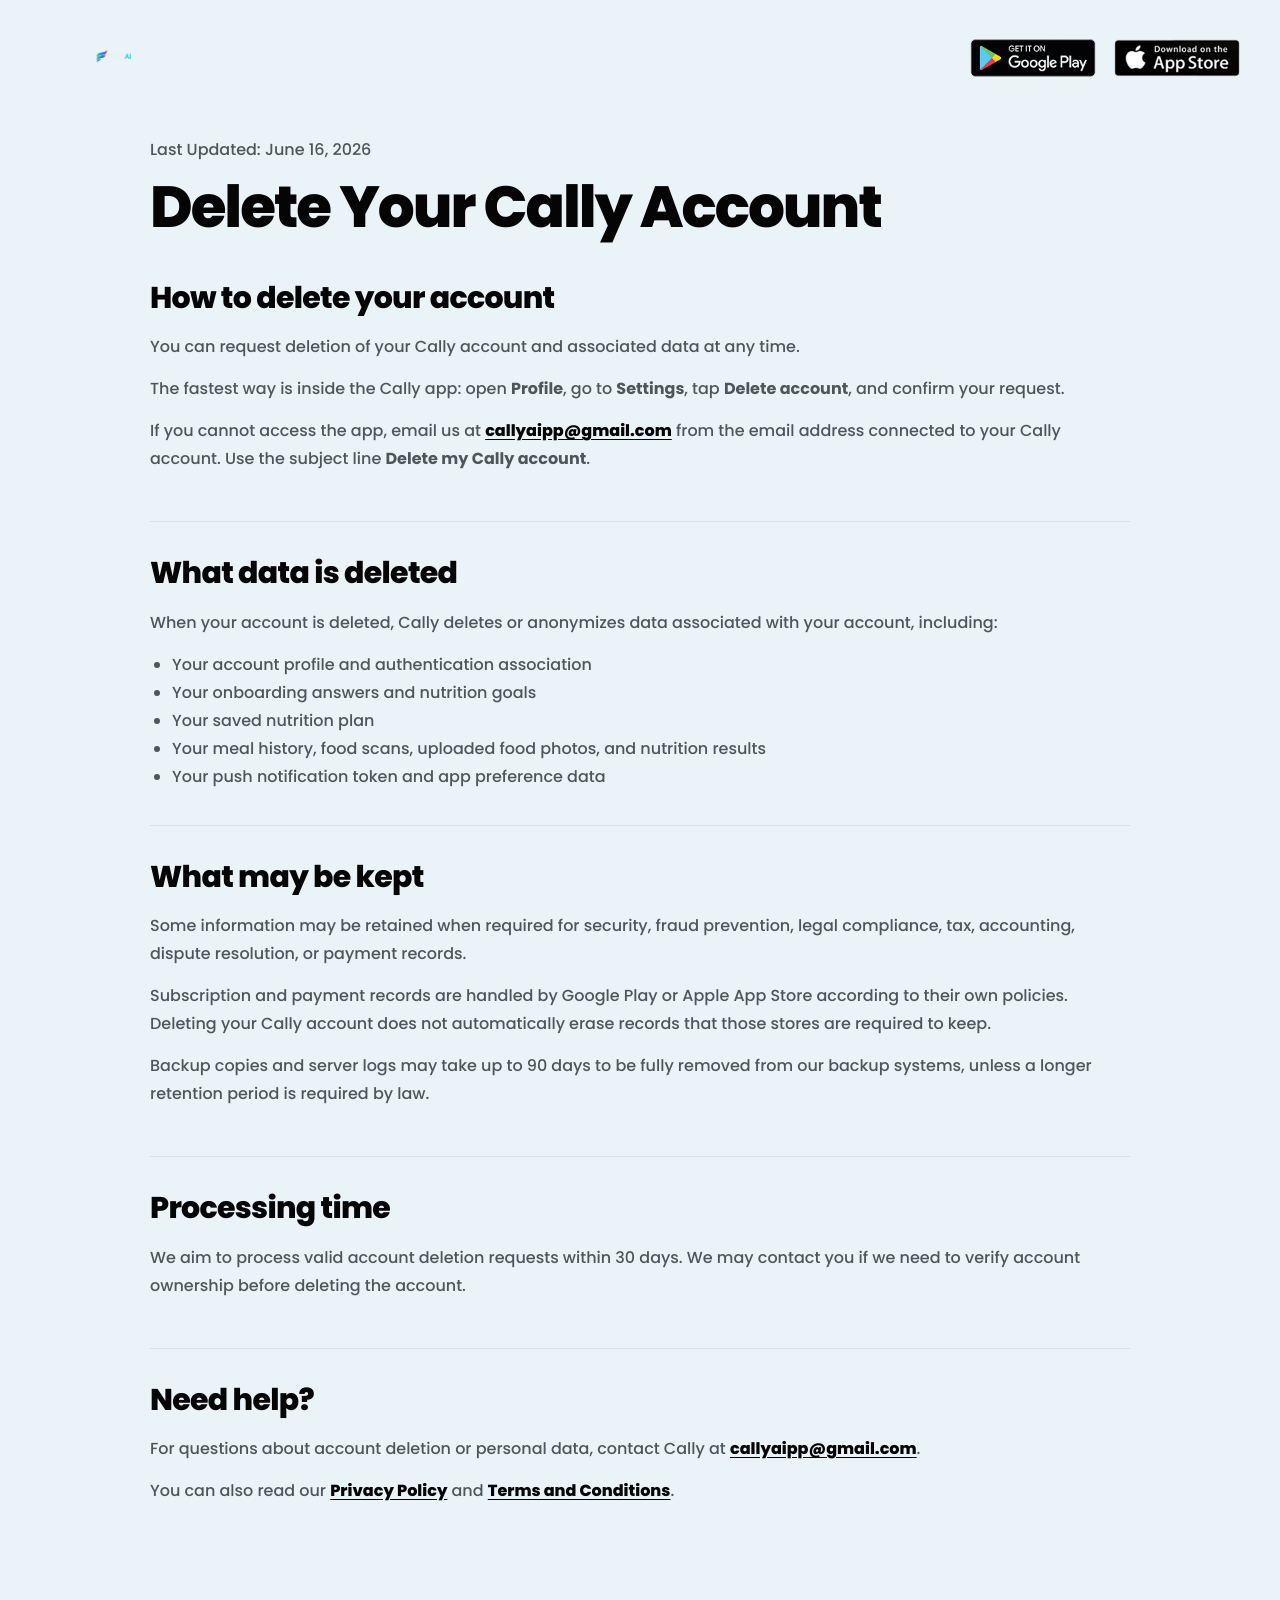
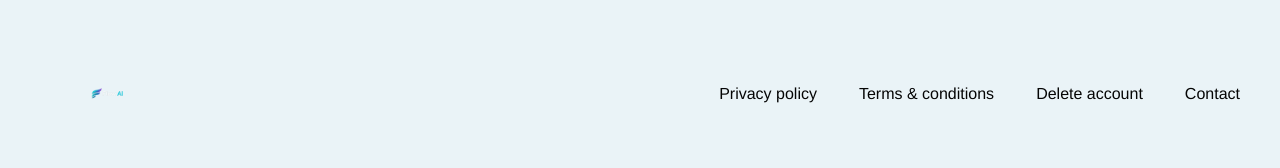
==== delete-account.html @ 71102890 "Create Flow AI website" ====
<!doctype html>
<html lang="en">
  <head>
    <meta charset="UTF-8" />
    <meta name="viewport" content="width=device-width, initial-scale=1.0" />
    <title>Delete Your Account - Flow AI</title>
    <meta
      name="description"
      content="Learn how to request deletion of your Flow AI account and associated personal data."
    />
    <meta name="theme-color" content="#eaf3f7" />
    <link rel="preconnect" href="https://fonts.googleapis.com" />
    <link rel="preconnect" href="https://fonts.gstatic.com" crossorigin />
    <link
      href="https://fonts.googleapis.com/css2?family=Poppins:wght@400;500;600;700;800;900&display=swap"
      rel="stylesheet"
    />
    <link rel="stylesheet" href="styles.css" />
  </head>
  <body class="legal-page">
    <header class="site-header" id="top">
      <a class="brand brand-flow" href="index.html" aria-label="Flow AI home">
        <img src="assets/flow-ai-logo.png" alt="Flow AI" />
      </a>
      <div class="store-badges store-badges-header">
        <a href="https://play.google.com/store/apps/details?id=app.cally.mobile" aria-label="Get Cally on Google Play">
          <img src="assets/google-play.png" alt="Get it on Google Play" />
        </a>
        <a href="https://apps.apple.com/app/id6788743574" aria-label="Download Cally on the App Store">
          <img src="assets/app-store.png" alt="Download on the App Store" />
        </a>
      </div>
    </header>

    <main class="legal-main">
      <article class="legal-card">
        <p class="legal-kicker">Last Updated: June 16, 2026</p>
        <h1>Delete Your Cally Account</h1>

        <section>
          <h2>How to delete your account</h2>
          <p>
            You can request deletion of your Cally account and associated data at any time.
          </p>
          <p>
            The fastest way is inside the Cally app: open <strong>Profile</strong>, go to
            <strong>Settings</strong>, tap <strong>Delete account</strong>, and confirm your
            request.
          </p>
          <p>
            If you cannot access the app, email us at
            <a href="mailto:callyaipp@gmail.com?subject=Delete%20my%20Cally%20account"
              >callyaipp@gmail.com</a
            >
            from the email address connected to your Cally account. Use the subject line
            <strong>Delete my Cally account</strong>.
          </p>
        </section>

        <section>
          <h2>What data is deleted</h2>
          <p>When your account is deleted, Cally deletes or anonymizes data associated with your account, including:</p>
          <ul>
            <li>Your account profile and authentication association</li>
            <li>Your onboarding answers and nutrition goals</li>
            <li>Your saved nutrition plan</li>
            <li>Your meal history, food scans, uploaded food photos, and nutrition results</li>
            <li>Your push notification token and app preference data</li>
          </ul>
        </section>

        <section>
          <h2>What may be kept</h2>
          <p>
            Some information may be retained when required for security, fraud prevention, legal
            compliance, tax, accounting, dispute resolution, or payment records.
          </p>
          <p>
            Subscription and payment records are handled by Google Play or Apple App Store according
            to their own policies. Deleting your Cally account does not automatically erase records
            that those stores are required to keep.
          </p>
          <p>
            Backup copies and server logs may take up to 90 days to be fully removed from our backup
            systems, unless a longer retention period is required by law.
          </p>
        </section>

        <section>
          <h2>Processing time</h2>
          <p>
            We aim to process valid account deletion requests within 30 days. We may contact you if
            we need to verify account ownership before deleting the account.
          </p>
        </section>

        <section>
          <h2>Need help?</h2>
          <p>
            For questions about account deletion or personal data, contact Cally at
            <a href="mailto:callyaipp@gmail.com">callyaipp@gmail.com</a>.
          </p>
          <p>
            You can also read our <a href="privacy.html">Privacy Policy</a> and
            <a href="terms.html">Terms and Conditions</a>.
          </p>
        </section>
      </article>
    </main>

    <footer class="site-footer">
      <a class="footer-brand brand-flow" href="index.html" aria-label="Flow AI home">
        <img src="assets/flow-ai-logo.png" alt="Flow AI" />
      </a>
      <nav aria-label="Footer links">
        <a href="privacy.html">Privacy policy</a>
        <a href="terms.html">Terms &amp; conditions</a>
        <a href="delete-account.html">Delete account</a>
        <a href="mailto:flowaipp@gmail.com?subject=Flow%20AI%20Support">Contact</a>
      </nav>
    </footer>
  </body>
</html>
---- styles.css ----
:root {
  --page: #eaf3f7;
  --black: #050505;
  --muted: #858d93;
  --card: #ffffff;
  --review: #5f5f5f;
}

* {
  box-sizing: border-box;
}

html {
  scroll-behavior: smooth;
}

body {
  margin: 0;
  color: var(--black);
  background: var(--page);
  font-family: "Poppins", Arial, sans-serif;
  -webkit-font-smoothing: antialiased;
  text-rendering: geometricPrecision;
}

a {
  color: inherit;
  text-decoration: none;
}

button {
  font: inherit;
}

img {
  display: block;
  max-width: 100%;
  height: auto;
}

main,
.site-header,
.site-footer {
  width: 1320px;
  max-width: calc(100% - 80px);
  margin-inline: auto;
}

.site-header {
  display: flex;
  align-items: center;
  justify-content: space-between;
  height: 92px;
  padding-top: 24px;
}

.brand,
.footer-brand {
  display: inline-flex;
  align-items: center;
  gap: 12px;
}

.brand img,
.footer-brand img {
  width: 43px;
}

.brand-flow img {
  width: 152px;
  height: 56px;
  object-fit: contain;
  border-radius: 14px;
}

.footer-brand.brand-flow img {
  width: 138px;
  height: 50px;
}

@media (max-width: 700px) {
  .brand.brand-flow img {
    width: 126px;
    height: 46px;
  }

  .footer-brand.brand-flow img {
    width: 118px;
    height: 44px;
  }
}

.brand span,
.footer-brand span {
  position: relative;
  top: 5px;
  font-size: 35px;
  font-weight: 800;
  line-height: 1;
  letter-spacing: -1.4px;
}

.store-badges {
  display: flex;
  align-items: center;
  gap: 18px;
}

.store-badges a {
  transition: transform 160ms ease, opacity 160ms ease;
}

.store-badges a:hover {
  transform: translateY(-2px);
}

.store-badges a:active {
  transform: scale(0.97);
  opacity: 0.84;
}

.store-badges img {
  width: 154px;
}

.store-badges-header {
  gap: 18px;
}

.store-badges-header img {
  width: 126px;
}

.hero-section {
  display: grid;
  grid-template-columns: 565px 1fr;
  gap: 18px;
  min-height: 704px;
}

.hero-copy {
  padding-top: 158px;
}

.hero-copy::before {
  content: "";
  display: block;
  height: 67px;
}

.proof-pill {
  display: none;
  align-items: center;
  height: 34px;
  margin-bottom: 33px;
  padding: 5px 14px 5px 9px;
  border-radius: 999px;
  background: #f7fbfd;
  box-shadow: 0 1px 4px rgba(0, 0, 0, 0.14);
  color: #5b656c;
  font-size: 10.5px;
  font-weight: 700;
  white-space: nowrap;
}

.proof-pill b {
  color: #f6a900;
  font-weight: 800;
}

.proof-avatars {
  display: flex;
  margin-right: 11px;
}

.proof-avatars img {
  width: 25px;
  height: 25px;
  margin-right: -8px;
  border-radius: 50%;
  object-fit: cover;
}

h1,
h2,
h3,
p {
  margin-top: 0;
}

h1 {
  width: 630px;
  margin-bottom: 23px;
  font-size: 66px;
  font-weight: 800;
  line-height: 1.05;
  letter-spacing: -3.2px;
}

.hero-copy > p {
  width: 565px;
  margin-bottom: 13px;
  color: #7e878d;
  font-size: 23px;
  font-weight: 600;
  line-height: 1.18;
  letter-spacing: -0.7px;
}

.hero-badges img {
  width: 154px;
}

.hero-product {
  position: relative;
  min-height: 674px;
}

.hero-phone {
  position: absolute;
  filter: drop-shadow(0 18px 18px rgba(0, 0, 0, 0.16));
}

.hero-phone-scan {
  left: 6px;
  top: 72px;
  width: 444px;
  z-index: 1;
}

.hero-phone-result {
  right: 0;
  top: 4px;
  width: 394px;
  z-index: 2;
}

.steps-section {
  padding: 96px 0 73px;
}

.steps-section h2,
.why-section h2,
.reviews-section h2 {
  margin-bottom: 52px;
  text-align: center;
  font-size: 42px;
  font-weight: 800;
  line-height: 1.05;
  letter-spacing: -1.3px;
}

.steps-grid {
  display: grid;
  grid-template-columns: repeat(3, 425px);
  gap: 26px;
  justify-content: center;
}

.step-card {
  display: flex;
  flex-direction: column;
  height: 862px;
  padding: 22px 20px 28px;
  border-radius: 16px;
  background: var(--card);
  overflow: hidden;
}

.step-number {
  display: block;
  color: #b4b6ba;
  font-size: 63px;
  font-weight: 800;
  line-height: 1;
}

.step-phone {
  margin-inline: auto;
  object-fit: contain;
  height: 604px;
  object-position: bottom center;
}

.step-phone-scan {
  width: 417px;
  max-width: none;
  align-self: center;
  margin-top: 4px;
  margin-bottom: 25px;
}

.step-phone-dashboard {
  width: 367px;
  margin-top: 17px;
  margin-bottom: 12px;
}

.step-phone-result {
  width: 344px;
  margin-top: 17px;
  margin-bottom: 12px;
}

.step-card h3 {
  margin-top: 0;
  margin-bottom: 8px;
  text-align: center;
  font-size: 34px;
  font-weight: 800;
  line-height: 1;
  letter-spacing: -0.8px;
}

.step-card p {
  width: 300px;
  min-height: 36px;
  margin-inline: auto;
  color: var(--muted);
  text-align: center;
  font-size: 15px;
  font-weight: 700;
  line-height: 1.18;
}

.why-section {
  padding-bottom: 88px;
}

.why-section h2 {
  margin-bottom: 16px;
}

.why-section > p {
  margin-bottom: 73px;
  color: #8c9499;
  text-align: center;
  font-size: 22px;
  font-weight: 700;
}

.why-grid {
  display: grid;
  grid-template-columns: repeat(3, 397px);
  gap: 70px;
  justify-content: center;
}

.why-card {
  display: flex;
  flex-direction: column;
  align-items: center;
  justify-content: flex-start;
  height: 343px;
  padding: 52px 34px 30px;
  border-radius: 16px;
  background: var(--card);
}

.why-card img {
  width: 78px;
  height: 78px;
  object-fit: contain;
  margin-bottom: 27px;
}

.why-card:nth-child(1) img {
  width: 74px;
  height: 74px;
  margin-bottom: 31px;
}

.why-card:nth-child(3) img {
  width: 124px;
  height: 124px;
  margin-top: -24px;
  margin-bottom: 5px;
}

.why-card h3 {
  margin-bottom: 16px;
  text-align: center;
  font-size: 21px;
  font-weight: 800;
  line-height: 1.1;
}

.why-card p {
  max-width: 330px;
  margin: 0;
  color: #7b8389;
  text-align: center;
  font-size: 15px;
  font-weight: 700;
  line-height: 1.22;
}

.reviews-section {
  width: 100%;
  height: 724px;
  padding-top: 63px;
  color: #fff;
  background: #000;
}

.reviews-section h2 {
  margin-bottom: 55px;
  color: #fff;
}

.reviews-grid {
  position: relative;
  width: 1320px;
  height: 470px;
  max-width: calc(100% - 80px);
  margin-inline: auto;
}

.review-card {
  position: absolute;
  width: 386px;
  height: 208px;
  padding: 21px 22px;
  border-radius: 13px;
  background: var(--review);
}

.review-card:nth-child(1) {
  left: 0;
  top: 0;
}

.review-card:nth-child(2) {
  left: 450px;
  top: 0;
}

.review-card:nth-child(3) {
  right: 0;
  top: 0;
}

.review-card:nth-child(4) {
  left: 224px;
  top: 292px;
}

.review-card:nth-child(5) {
  left: 676px;
  top: 292px;
}

.review-author {
  display: flex;
  align-items: center;
  gap: 13px;
  margin-bottom: 23px;
}

.review-author img {
  width: 51px;
  height: 53px;
  border-radius: 50%;
  object-fit: cover;
}

.review-author span {
  color: #fff;
  font-size: 17px;
  font-weight: 800;
}

.review-card p {
  margin: 0;
  color: #fff;
  font-size: 15.5px;
  font-weight: 600;
  line-height: 1.22;
  letter-spacing: -0.2px;
}

.faq-section {
  display: grid;
  grid-template-columns: 470px 772px;
  gap: 72px;
  min-height: 932px;
  padding-top: 87px;
}

.faq-copy h2 {
  margin-bottom: 39px;
  font-size: 54px;
  font-weight: 800;
  line-height: 1.08;
  letter-spacing: -1.8px;
}

.faq-copy > p {
  width: 322px;
  margin-bottom: 0;
  color: #858d93;
  font-size: 15px;
  font-weight: 700;
  line-height: 1.22;
}

.faq-art {
  position: relative;
  height: 500px;
  margin-top: 3px;
}

.faq-food {
  position: absolute;
  left: -75px;
  top: 201px;
  width: 466px;
}

.faq-phone {
  position: absolute;
  left: 172px;
  top: -8px;
  width: 368px;
}

.faq-list {
  display: grid;
  align-content: start;
  gap: 22px;
  padding-top: 0;
}

.faq-item {
  display: grid;
  grid-template-columns: 1fr auto;
  align-items: center;
  width: 772px;
  min-height: 108px;
  padding: 0 34px;
  border: 1px solid rgba(0, 0, 0, 0.13);
  border-radius: 12px;
  color: var(--black);
  background: var(--card);
  box-shadow: 0 2px 0 rgba(0, 0, 0, 0.03);
  text-align: left;
  cursor: pointer;
  transition: padding 420ms cubic-bezier(0.22, 1, 0.36, 1),
    min-height 420ms cubic-bezier(0.22, 1, 0.36, 1),
    box-shadow 260ms ease,
    transform 260ms ease;
}

.faq-item span {
  font-size: 20px;
  font-weight: 800;
  letter-spacing: -0.2px;
}

.faq-item strong {
  font-size: 39px;
  font-weight: 400;
  line-height: 1;
  transition: transform 420ms cubic-bezier(0.22, 1, 0.36, 1);
}

.faq-item p {
  grid-column: 1 / -1;
  max-height: 0;
  margin: 0;
  overflow: hidden;
  color: #5d666d;
  font-size: 15px;
  font-weight: 500;
  line-height: 1.38;
  opacity: 0;
  transform: translateY(-4px);
  transition: max-height 620ms cubic-bezier(0.22, 1, 0.36, 1),
    opacity 380ms ease,
    margin 460ms cubic-bezier(0.22, 1, 0.36, 1),
    padding 460ms cubic-bezier(0.22, 1, 0.36, 1),
    transform 520ms cubic-bezier(0.22, 1, 0.36, 1);
}

.faq-item.is-open {
  padding-top: 24px;
  padding-bottom: 22px;
}

.faq-item.is-open p {
  max-height: 170px;
  margin-top: 10px;
  padding-right: 38px;
  opacity: 1;
  transform: translateY(0);
}

.faq-item.is-open strong {
  transform: rotate(45deg);
}

.final-cta {
  position: relative;
  width: 1305px;
  max-width: 100%;
  height: 463px;
  margin-bottom: 34px;
  margin-inline: auto;
  padding: 86px 55px 64px;
  border-radius: 13px;
  background: #000;
  overflow: visible;
}

.final-cta::before,
.final-cta::after {
  content: none;
}

.final-copy {
  position: relative;
  z-index: 5;
  width: 450px;
  color: #fff;
}

.final-copy p {
  margin-bottom: 22px;
  font-size: 20px;
  font-weight: 700;
}

.final-copy h2 {
  margin-bottom: 25px;
  color: #fff;
  font-size: 52px;
  font-weight: 800;
  line-height: 1.1;
  letter-spacing: -1.4px;
}

.final-copy span {
  display: block;
  width: 410px;
  margin-bottom: -8px;
  color: #c2c2c2;
  font-size: 15px;
  font-weight: 600;
  line-height: 1.2;
}

.final-cta .store-badges {
  position: relative;
  left: -10px;
  gap: 36px;
  transform: translateY(-42px);
}

.final-cta .store-badges img {
  width: 205px;
}

.final-cta .store-badges a:nth-child(2) img {
  width: 182px;
}

.final-art img {
  position: absolute;
}

.final-scan {
  left: 410px;
  top: -25px;
  width: 666px;
  transform: none;
  z-index: 1;
}

.final-result {
  left: 655px;
  top: 0;
  width: 663px;
  transform: none;
  z-index: 2;
}

.site-footer {
  display: flex;
  align-items: center;
  justify-content: space-between;
  min-height: 105px;
  padding-bottom: 42px;
}

.site-footer nav {
  display: flex;
  align-items: center;
  gap: 42px;
  font-family: Arial, Helvetica, sans-serif;
  font-size: 16px;
  font-weight: 400;
}

.site-footer a {
  transition: opacity 160ms ease;
}

.site-footer a:hover {
  opacity: 0.68;
}

.legal-page .site-header {
  margin-bottom: 44px;
}

.legal-main {
  padding-bottom: 56px;
}

.legal-card {
  width: 980px;
  max-width: 100%;
  margin: 0 auto 54px;
  padding: 0;
  border: 0;
  border-radius: 0;
  background: transparent;
  box-shadow: none;
}

.legal-kicker {
  margin-bottom: 18px;
  color: #7d878e;
  font-size: 15px;
  font-weight: 700;
}

.legal-card h1 {
  width: auto;
  margin-bottom: 42px;
  font-size: 58px;
  letter-spacing: -2px;
}

.legal-card section {
  padding: 34px 0;
  border-top: 1px solid rgba(0, 0, 0, 0.08);
}

.legal-card section:first-of-type {
  border-top: 0;
  padding-top: 0;
}

.legal-card h2 {
  margin-bottom: 18px;
  font-size: 30px;
  font-weight: 800;
  line-height: 1.15;
  letter-spacing: -0.7px;
}

.legal-card h3 {
  margin: 26px 0 10px;
  font-size: 18px;
  font-weight: 800;
}

.legal-card p,
.legal-card li {
  color: #4d565d;
  font-size: 16px;
  font-weight: 500;
  line-height: 1.75;
}

.legal-card p {
  margin-bottom: 14px;
}

.legal-card ul {
  margin: 8px 0 0;
  padding-left: 22px;
}

.legal-card a {
  color: #050505;
  font-weight: 800;
  text-decoration: underline;
  text-underline-offset: 3px;
}

@media (max-width: 1200px) {
  main,
  .site-header,
  .site-footer,
  .reviews-grid {
    width: min(760px, calc(100% - 36px));
    max-width: calc(100% - 36px);
  }

  .hero-section,
  .faq-section {
    grid-template-columns: 1fr;
    gap: 28px;
  }

  .hero-copy {
    padding-top: 70px;
  }

  .hero-product {
    min-height: 680px;
  }

  .hero-phone-scan {
    left: 7%;
  }

  .hero-phone-result {
    right: 5%;
  }

  .steps-grid,
  .why-grid {
    grid-template-columns: 1fr;
  }

  .step-card,
  .why-card {
    width: min(425px, 100%);
    margin-inline: auto;
  }

  .reviews-section {
    height: auto;
    padding-bottom: 72px;
  }

  .reviews-grid {
    display: grid;
    grid-template-columns: 1fr;
    gap: 24px;
    height: auto;
  }

  .review-card,
  .review-card:nth-child(n) {
    position: static;
    width: min(386px, 100%);
    margin-inline: auto;
  }

  .faq-item,
  .faq-list {
    width: 100%;
  }
}

@media (max-width: 700px) {
  html,
  body {
    max-width: 100%;
    overflow-x: hidden;
  }

  main,
  .site-header,
  .site-footer {
    width: calc(100vw - 28px);
    max-width: none;
    margin-right: 14px;
    margin-left: 14px;
  }

  .site-header {
    height: 78px;
    padding-top: 18px;
    justify-content: center;
  }

  .site-header .brand {
    justify-content: center;
  }

  .store-badges-header {
    display: none;
  }

  .brand img,
  .footer-brand img {
    width: 34px;
  }

  .brand span,
  .footer-brand span {
    font-size: 28px;
  }

  .hero-section {
    width: 100%;
    min-height: auto;
  }

  .hero-copy {
    position: relative;
    left: calc(50% - 50vw);
    width: 100vw;
    min-width: 0;
    padding: 62px 18px 0;
    text-align: center;
  }

  .hero-copy::before {
    display: none;
  }

  .proof-pill {
    display: flex;
    width: fit-content;
    height: 38px;
    margin-right: auto;
    margin-bottom: 28px;
    margin-left: auto;
    padding: 6px 15px 6px 10px;
    transform: translateX(-18px);
  }

  .proof-pill > span {
    font-size: 11px;
  }

  .proof-avatars img {
    width: 27px;
    height: 27px;
  }

  h1 {
    width: calc(100vw - 24px);
    max-width: none;
    margin-right: auto;
    margin-bottom: 27px;
    margin-left: auto;
    font-size: clamp(35px, 8.4vw, 42px);
    line-height: 1.08;
    letter-spacing: -1.4px;
    text-align: center;
    transform: translateX(-18px);
    white-space: nowrap;
  }

  .hero-copy > p {
    width: calc(100vw - 44px);
    max-width: 410px;
    margin-right: auto;
    margin-bottom: 23px;
    margin-left: auto;
    font-size: 19px;
    line-height: 1.22;
    text-align: center;
    transform: translateX(-18px);
  }

  .hero-badges {
    width: 314px;
    margin-right: auto;
    margin-left: auto;
    justify-content: center;
    gap: 14px;
    transform: translateX(-10px);
  }

  .hero-badges a {
    display: flex;
    width: 150px;
    height: 44px;
    align-items: center;
    justify-content: center;
  }

  .hero-badges img {
    width: 100%;
    height: 44px;
    object-fit: contain;
  }

  .hero-product {
    position: relative;
    left: calc(50% - 50vw);
    width: 100vw;
    min-height: 445px;
  }

  .hero-phone-scan {
    left: calc(50% + 5px);
    top: auto;
    bottom: 62px;
    width: min(210px, 48vw);
    transform: translateX(-100%);
  }

  .hero-phone-result {
    right: auto;
    left: calc(50% - 25px);
    top: auto;
    bottom: 52px;
    width: min(205px, 47vw);
    transform: none;
  }

  .steps-section h2,
  .why-section h2,
  .reviews-section h2,
  .faq-copy h2 {
    font-size: 32px;
    letter-spacing: -1px;
  }

  .steps-section {
    width: 100%;
    padding: 46px 0 58px;
  }

  .steps-section h2 {
    width: min(330px, 100%);
    margin: 0 auto 30px;
    line-height: 1.12;
  }

  .steps-grid {
    gap: 20px;
  }

  .step-card {
    width: 100%;
    height: 720px;
    padding: 20px 16px 28px;
    border-radius: 14px;
  }

  .step-number {
    font-size: 52px;
  }

  .step-phone-scan,
  .step-phone-dashboard,
  .step-phone-result {
    width: min(340px, 94vw);
    height: 520px;
    max-width: none;
    margin-top: 0;
    margin-bottom: 8px;
  }

  .step-phone-dashboard {
    width: min(315px, 87vw);
  }

  .step-phone-result {
    width: min(300px, 83vw);
  }

  .step-card h3 {
    margin-bottom: 10px;
    font-size: 28px;
  }

  .step-card p {
    width: min(310px, 92%);
    font-size: 16px;
    line-height: 1.3;
  }

  .why-grid {
    gap: 24px;
  }

  .why-section,
  .reviews-section,
  .faq-section {
    width: 100%;
    min-width: 0;
  }

  .why-card,
  .review-card,
  .faq-item {
    max-width: 100%;
  }

  .faq-section {
    display: flex;
    flex-direction: column;
    min-height: auto;
    padding-top: 56px;
    gap: 0;
  }

  .faq-copy {
    display: contents;
  }

  .faq-copy h2 {
    order: 1;
    align-self: center;
    width: calc(100vw - 40px);
    margin-bottom: 18px;
    text-align: center;
  }

  .faq-copy > p {
    order: 2;
    align-self: center;
    width: calc(100vw - 64px);
    margin-right: auto;
    margin-bottom: 28px;
    margin-left: auto;
    text-align: center;
    max-width: 310px;
    font-size: 14px;
    overflow-wrap: anywhere;
  }

  .faq-list {
    order: 3;
    width: 100%;
    min-width: 0;
    gap: 14px;
  }

  .faq-art {
    order: 4;
    width: 100%;
    height: 430px;
    margin-top: 28px;
    overflow: hidden;
  }

  .faq-food {
    left: 50%;
    top: 180px;
    width: 310px;
    transform: translateX(-68%);
  }

  .faq-phone {
    left: 50%;
    top: 6px;
    width: 235px;
    transform: translateX(-8%);
  }

  .faq-item {
    width: calc(100vw - 28px);
    min-height: 82px;
    padding: 0 20px;
  }

  .faq-item span {
    font-size: 16px;
  }

  .final-cta {
    width: calc(100vw - 28px);
    max-width: calc(100vw - 28px);
    height: 410px;
    padding: 46px 24px 32px;
    overflow: hidden;
  }

  .final-copy,
  .final-copy span {
    width: auto;
  }

  .final-copy {
    position: static;
    text-align: center;
  }

  .final-copy p {
    margin-bottom: 16px;
    font-size: 23px;
    text-align: center;
  }

  .final-copy h2 {
    max-width: 360px;
    margin-right: auto;
    margin-bottom: 18px;
    margin-left: auto;
    font-size: 38px;
    line-height: 1.08;
  }

  .final-copy span {
    max-width: 350px;
    margin-right: auto;
    margin-bottom: 0;
    margin-left: auto;
    font-size: 17px;
    line-height: 1.28;
    text-align: center;
  }

  .final-art {
    display: none;
  }

  .final-cta .store-badges {
    position: static;
    margin-top: 8px;
    z-index: 5;
    justify-content: center;
    gap: 12px;
    transform: translateY(-18px);
  }

  .final-cta .store-badges img,
  .final-cta .store-badges a:nth-child(2) img {
    width: min(148px, 39vw);
  }

  .site-footer {
    align-items: flex-start;
    flex-direction: column;
    gap: 22px;
  }

  .site-footer nav {
    align-items: flex-start;
    flex-direction: column;
    gap: 14px;
  }

  .legal-page .site-header {
    margin-bottom: 28px;
  }

  .legal-main {
    padding-bottom: 24px;
  }

  .legal-card {
    padding: 0;
    border-radius: 0;
  }

  .legal-card h1 {
    width: 100%;
    max-width: 100%;
    margin-right: 0;
    margin-left: 0;
    font-size: 38px;
    letter-spacing: -1.2px;
    text-align: left;
    transform: none;
    white-space: normal;
  }

  .legal-card h2 {
    font-size: 24px;
  }

  .legal-card p,
  .legal-card li {
    font-size: 15px;
  }
}
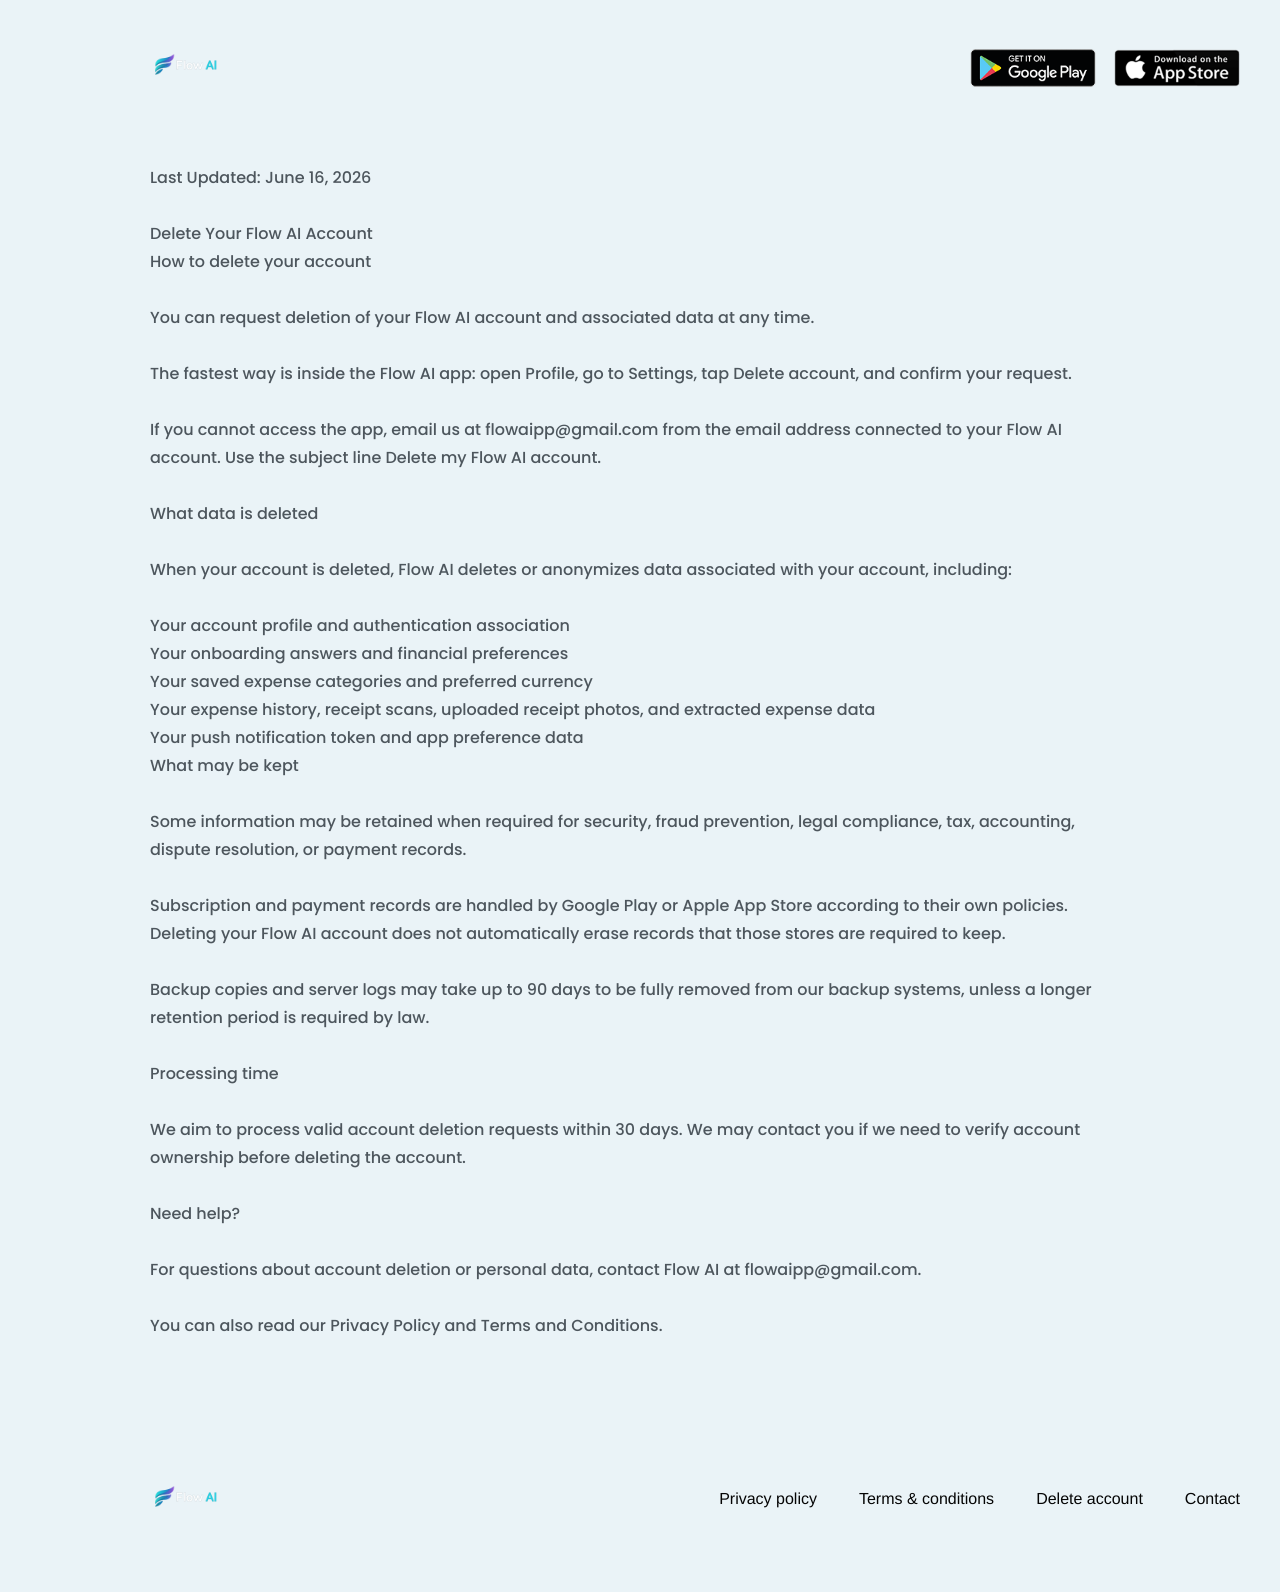
==== commit 2ea2c115: "Update Flow AI hero and legal pages" ====
--- a/delete-account.html
+++ b/delete-account.html
@@ -23,10 +23,10 @@
         <img src="assets/flow-ai-logo.png" alt="Flow AI" />
       </a>
       <div class="store-badges store-badges-header">
-        <a href="https://play.google.com/store/apps/details?id=app.cally.mobile" aria-label="Get Cally on Google Play">
+        <a href="https://play.google.com/store/apps/details?id=app.cally.mobile" aria-label="Get Flow AI on Google Play">
           <img src="assets/google-play.png" alt="Get it on Google Play" />
         </a>
-        <a href="https://apps.apple.com/app/id6788743574" aria-label="Download Cally on the App Store">
+        <a href="https://apps.apple.com/app/id6788743574" aria-label="Download Flow AI on the App Store">
           <img src="assets/app-store.png" alt="Download on the App Store" />
         </a>
       </div>
@@ -34,77 +34,43 @@
 
     <main class="legal-main">
       <article class="legal-card">
-        <p class="legal-kicker">Last Updated: June 16, 2026</p>
-        <h1>Delete Your Cally Account</h1>
+        <pre class="legal-text">Last Updated: June 16, 2026
 
-        <section>
-          <h2>How to delete your account</h2>
-          <p>
-            You can request deletion of your Cally account and associated data at any time.
-          </p>
-          <p>
-            The fastest way is inside the Cally app: open <strong>Profile</strong>, go to
-            <strong>Settings</strong>, tap <strong>Delete account</strong>, and confirm your
-            request.
-          </p>
-          <p>
-            If you cannot access the app, email us at
-            <a href="mailto:callyaipp@gmail.com?subject=Delete%20my%20Cally%20account"
-              >callyaipp@gmail.com</a
-            >
-            from the email address connected to your Cally account. Use the subject line
-            <strong>Delete my Cally account</strong>.
-          </p>
-        </section>
+Delete Your Flow AI Account
+How to delete your account
 
-        <section>
-          <h2>What data is deleted</h2>
-          <p>When your account is deleted, Cally deletes or anonymizes data associated with your account, including:</p>
-          <ul>
-            <li>Your account profile and authentication association</li>
-            <li>Your onboarding answers and nutrition goals</li>
-            <li>Your saved nutrition plan</li>
-            <li>Your meal history, food scans, uploaded food photos, and nutrition results</li>
-            <li>Your push notification token and app preference data</li>
-          </ul>
-        </section>
+You can request deletion of your Flow AI account and associated data at any time.
 
-        <section>
-          <h2>What may be kept</h2>
-          <p>
-            Some information may be retained when required for security, fraud prevention, legal
-            compliance, tax, accounting, dispute resolution, or payment records.
-          </p>
-          <p>
-            Subscription and payment records are handled by Google Play or Apple App Store according
-            to their own policies. Deleting your Cally account does not automatically erase records
-            that those stores are required to keep.
-          </p>
-          <p>
-            Backup copies and server logs may take up to 90 days to be fully removed from our backup
-            systems, unless a longer retention period is required by law.
-          </p>
-        </section>
+The fastest way is inside the Flow AI app: open Profile, go to Settings, tap Delete account, and confirm your request.
 
-        <section>
-          <h2>Processing time</h2>
-          <p>
-            We aim to process valid account deletion requests within 30 days. We may contact you if
-            we need to verify account ownership before deleting the account.
-          </p>
-        </section>
+If you cannot access the app, email us at flowaipp@gmail.com from the email address connected to your Flow AI account. Use the subject line Delete my Flow AI account.
 
-        <section>
-          <h2>Need help?</h2>
-          <p>
-            For questions about account deletion or personal data, contact Cally at
-            <a href="mailto:callyaipp@gmail.com">callyaipp@gmail.com</a>.
-          </p>
-          <p>
-            You can also read our <a href="privacy.html">Privacy Policy</a> and
-            <a href="terms.html">Terms and Conditions</a>.
-          </p>
-        </section>
+What data is deleted
+
+When your account is deleted, Flow AI deletes or anonymizes data associated with your account, including:
+
+Your account profile and authentication association
+Your onboarding answers and financial preferences
+Your saved expense categories and preferred currency
+Your expense history, receipt scans, uploaded receipt photos, and extracted expense data
+Your push notification token and app preference data
+What may be kept
+
+Some information may be retained when required for security, fraud prevention, legal compliance, tax, accounting, dispute resolution, or payment records.
+
+Subscription and payment records are handled by Google Play or Apple App Store according to their own policies. Deleting your Flow AI account does not automatically erase records that those stores are required to keep.
+
+Backup copies and server logs may take up to 90 days to be fully removed from our backup systems, unless a longer retention period is required by law.
+
+Processing time
+
+We aim to process valid account deletion requests within 30 days. We may contact you if we need to verify account ownership before deleting the account.
+
+Need help?
+
+For questions about account deletion or personal data, contact Flow AI at flowaipp@gmail.com.
+
+You can also read our Privacy Policy and Terms and Conditions.</pre>
       </article>
     </main>
 
--- a/styles.css
+++ b/styles.css
@@ -50,8 +50,8 @@
   display: flex;
   align-items: center;
   justify-content: space-between;
-  height: 92px;
-  padding-top: 24px;
+  height: 120px;
+  padding-top: 16px;
 }
 
 .brand,
@@ -67,26 +67,26 @@
 }
 
 .brand-flow img {
-  width: 152px;
-  height: 56px;
+  width: 300px;
+  height: 100px;
   object-fit: contain;
-  border-radius: 14px;
+  border-radius: 12px;
 }
 
 .footer-brand.brand-flow img {
-  width: 138px;
-  height: 50px;
+  width: 300px;
+  height: 100px;
 }
 
 @media (max-width: 700px) {
   .brand.brand-flow img {
-    width: 126px;
-    height: 46px;
+    width: 210px;
+    height: 72px;
   }
 
   .footer-brand.brand-flow img {
-    width: 118px;
-    height: 44px;
+    width: 210px;
+    height: 72px;
   }
 }
 
@@ -133,23 +133,23 @@
 
 .hero-section {
   display: grid;
-  grid-template-columns: 565px 1fr;
-  gap: 18px;
+  grid-template-columns: 650px 1fr;
+  gap: 10px;
   min-height: 704px;
 }
 
 .hero-copy {
-  padding-top: 158px;
+  padding-top: 74px;
 }
 
 .hero-copy::before {
   content: "";
   display: block;
-  height: 67px;
+  height: 0;
 }
 
 .proof-pill {
-  display: none;
+  display: flex;
   align-items: center;
   height: 34px;
   margin-bottom: 33px;
@@ -189,21 +189,21 @@
 }
 
 h1 {
-  width: 630px;
-  margin-bottom: 23px;
-  font-size: 66px;
-  font-weight: 800;
-  line-height: 1.05;
-  letter-spacing: -3.2px;
+  width: 720px;
+  margin-bottom: 18px;
+  font-size: 54px;
+  font-weight: 800;
+  line-height: 1.07;
+  letter-spacing: -2.6px;
 }
 
 .hero-copy > p {
-  width: 565px;
-  margin-bottom: 13px;
+  width: 720px;
+  margin-bottom: 18px;
   color: #7e878d;
-  font-size: 23px;
+  font-size: 19px;
   font-weight: 600;
-  line-height: 1.18;
+  line-height: 1.28;
   letter-spacing: -0.7px;
 }
 
@@ -214,6 +214,7 @@
 .hero-product {
   position: relative;
   min-height: 674px;
+  perspective: 1400px;
 }
 
 .hero-phone {
@@ -222,17 +223,19 @@
 }
 
 .hero-phone-scan {
-  left: 6px;
-  top: 72px;
-  width: 444px;
+  left: 12px;
+  top: 102px;
+  width: 386px;
   z-index: 1;
+  transform: rotate(-8deg);
 }
 
 .hero-phone-result {
-  right: 0;
-  top: 4px;
-  width: 394px;
+  right: 8px;
+  top: 20px;
+  width: 374px;
   z-index: 2;
+  transform: rotate(8deg);
 }
 
 .steps-section {
@@ -790,6 +793,16 @@
   text-underline-offset: 3px;
 }
 
+.legal-text {
+  margin: 0;
+  color: #4d565d;
+  font-family: "Poppins", Arial, sans-serif;
+  font-size: 16px;
+  font-weight: 500;
+  line-height: 1.75;
+  white-space: pre-wrap;
+}
+
 @media (max-width: 1200px) {
   main,
   .site-header,
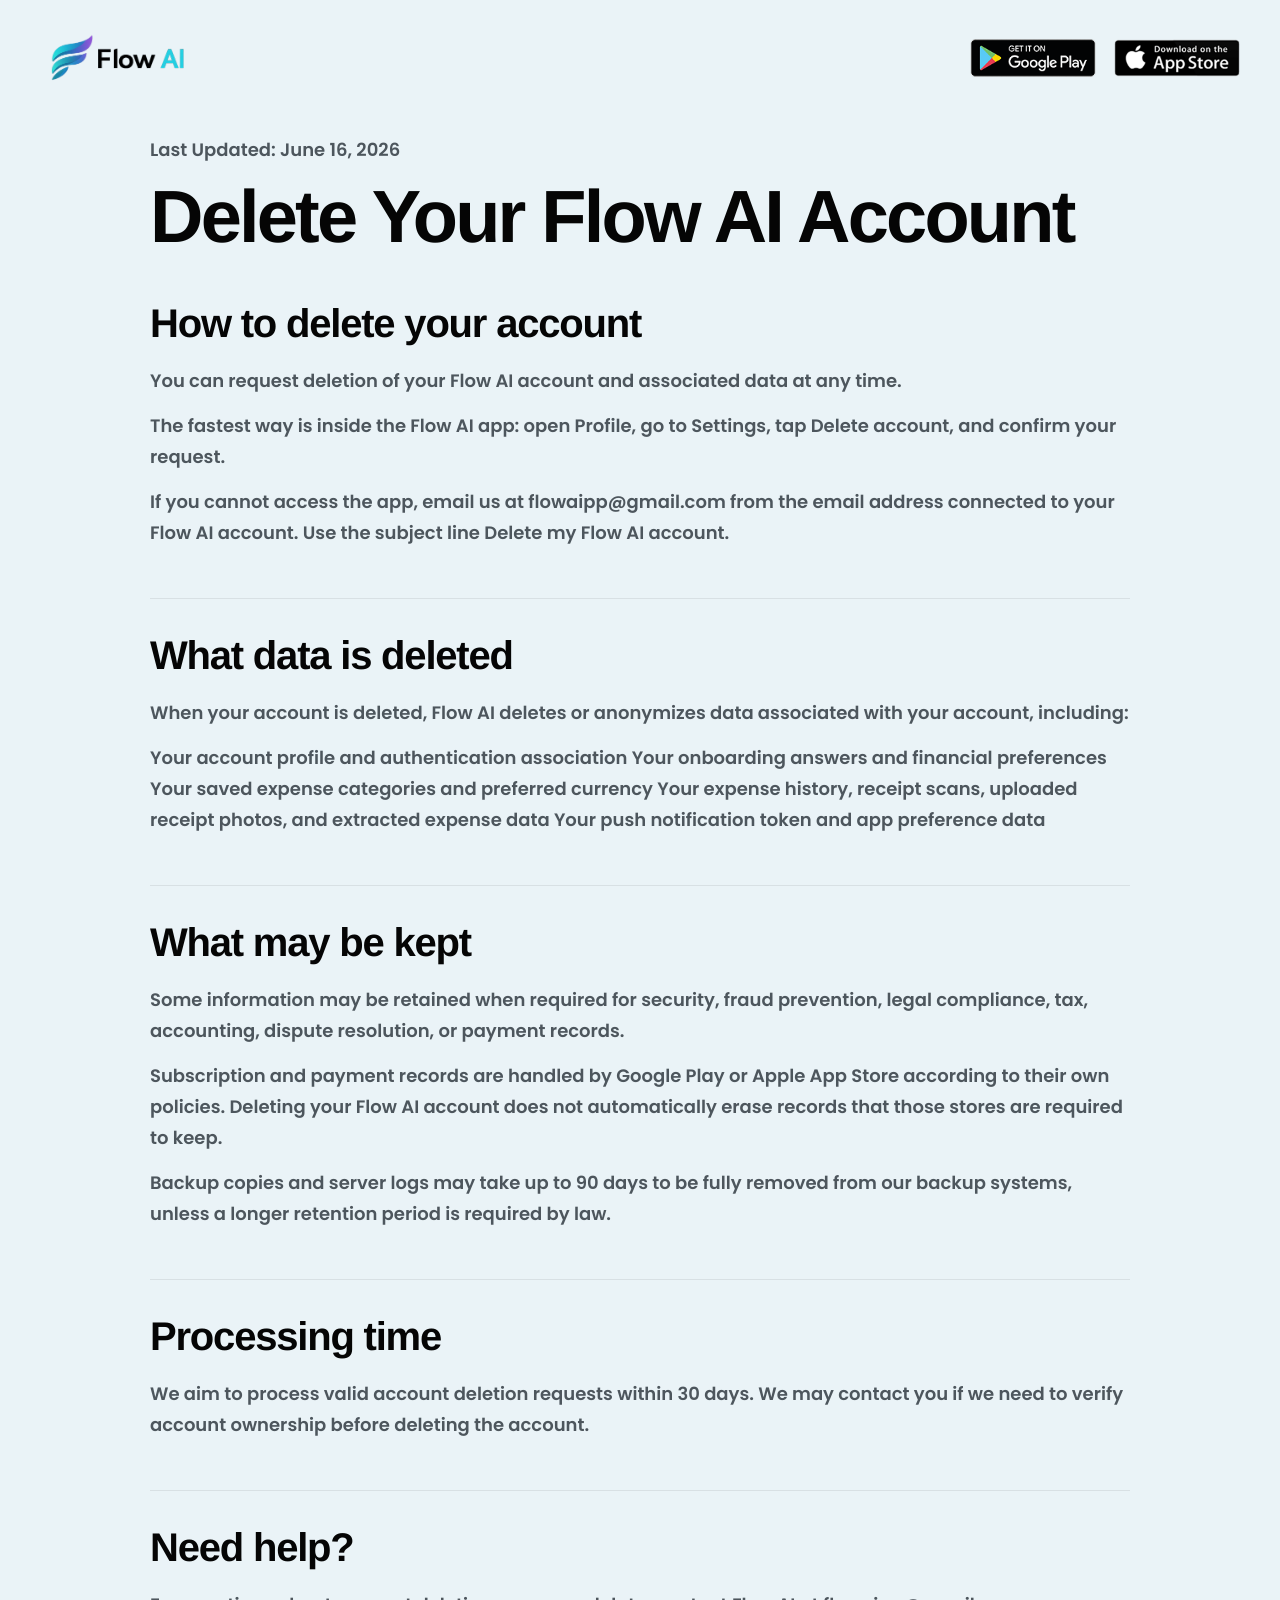
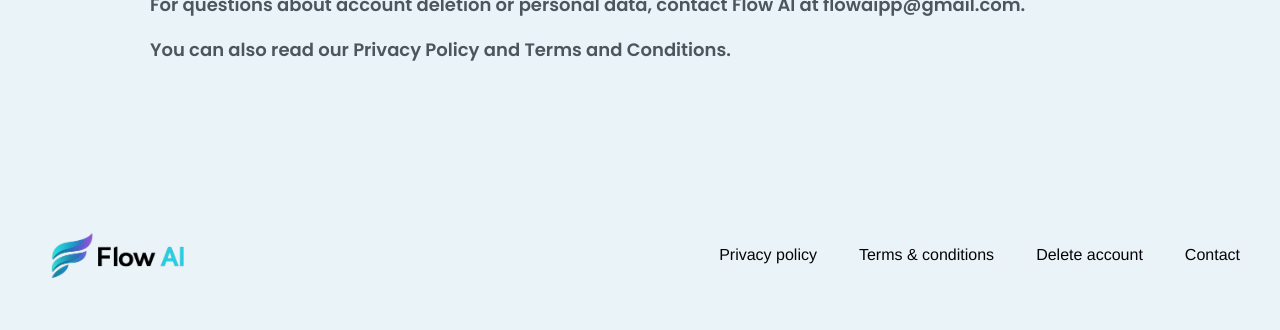
==== commit e49fb01b: "Update Flow AI referral links and legal pages" ====
--- a/delete-account.html
+++ b/delete-account.html
@@ -23,7 +23,7 @@
         <img src="assets/flow-ai-logo.png" alt="Flow AI" />
       </a>
       <div class="store-badges store-badges-header">
-        <a href="https://play.google.com/store/apps/details?id=app.cally.mobile" aria-label="Get Flow AI on Google Play">
+        <a href="https://play.google.com/store/apps/details?id=app.flowai.mobile" aria-label="Get Flow AI on Google Play">
           <img src="assets/google-play.png" alt="Get it on Google Play" />
         </a>
         <a href="https://apps.apple.com/app/id6788743574" aria-label="Download Flow AI on the App Store">
@@ -34,43 +34,24 @@
 
     <main class="legal-main">
       <article class="legal-card">
-        <pre class="legal-text">Last Updated: June 16, 2026
-
-Delete Your Flow AI Account
-How to delete your account
-
-You can request deletion of your Flow AI account and associated data at any time.
-
-The fastest way is inside the Flow AI app: open Profile, go to Settings, tap Delete account, and confirm your request.
-
-If you cannot access the app, email us at flowaipp@gmail.com from the email address connected to your Flow AI account. Use the subject line Delete my Flow AI account.
-
-What data is deleted
-
-When your account is deleted, Flow AI deletes or anonymizes data associated with your account, including:
-
-Your account profile and authentication association
-Your onboarding answers and financial preferences
-Your saved expense categories and preferred currency
-Your expense history, receipt scans, uploaded receipt photos, and extracted expense data
-Your push notification token and app preference data
-What may be kept
-
-Some information may be retained when required for security, fraud prevention, legal compliance, tax, accounting, dispute resolution, or payment records.
-
-Subscription and payment records are handled by Google Play or Apple App Store according to their own policies. Deleting your Flow AI account does not automatically erase records that those stores are required to keep.
-
-Backup copies and server logs may take up to 90 days to be fully removed from our backup systems, unless a longer retention period is required by law.
-
-Processing time
-
-We aim to process valid account deletion requests within 30 days. We may contact you if we need to verify account ownership before deleting the account.
-
-Need help?
-
-For questions about account deletion or personal data, contact Flow AI at flowaipp@gmail.com.
-
-You can also read our Privacy Policy and Terms and Conditions.</pre>
+        <p class="legal-kicker">Last Updated: June 16, 2026</p>
+<h1>Delete Your Flow AI Account</h1>
+<section><h2>How to delete your account</h2>
+<p>You can request deletion of your Flow AI account and associated data at any time.</p>
+<p>The fastest way is inside the Flow AI app: open Profile, go to Settings, tap Delete account, and confirm your request.</p>
+<p>If you cannot access the app, email us at flowaipp@gmail.com from the email address connected to your Flow AI account. Use the subject line Delete my Flow AI account.</p></section>
+<section><h2>What data is deleted</h2>
+<p>When your account is deleted, Flow AI deletes or anonymizes data associated with your account, including:</p>
+<p>Your account profile and authentication association Your onboarding answers and financial preferences Your saved expense categories and preferred currency Your expense history, receipt scans, uploaded receipt photos, and extracted expense data Your push notification token and app preference data</p></section>
+<section><h2>What may be kept</h2>
+<p>Some information may be retained when required for security, fraud prevention, legal compliance, tax, accounting, dispute resolution, or payment records.</p>
+<p>Subscription and payment records are handled by Google Play or Apple App Store according to their own policies. Deleting your Flow AI account does not automatically erase records that those stores are required to keep.</p>
+<p>Backup copies and server logs may take up to 90 days to be fully removed from our backup systems, unless a longer retention period is required by law.</p></section>
+<section><h2>Processing time</h2>
+<p>We aim to process valid account deletion requests within 30 days. We may contact you if we need to verify account ownership before deleting the account.</p></section>
+<section><h2>Need help?</h2>
+<p>For questions about account deletion or personal data, contact Flow AI at flowaipp@gmail.com.</p>
+<p>You can also read our Privacy Policy and Terms and Conditions.</p></section>
       </article>
     </main>
 
--- a/styles.css
+++ b/styles.css
@@ -50,8 +50,8 @@
   display: flex;
   align-items: center;
   justify-content: space-between;
-  height: 120px;
-  padding-top: 16px;
+  height: 92px;
+  padding-top: 24px;
 }
 
 .brand,
@@ -67,26 +67,26 @@
 }
 
 .brand-flow img {
-  width: 300px;
-  height: 100px;
+  width: 154px;
+  height: 62px;
   object-fit: contain;
-  border-radius: 12px;
+  border-radius: 0;
 }
 
 .footer-brand.brand-flow img {
-  width: 300px;
-  height: 100px;
+  width: 154px;
+  height: 62px;
 }
 
 @media (max-width: 700px) {
   .brand.brand-flow img {
-    width: 210px;
-    height: 72px;
+    width: 132px;
+    height: 54px;
   }
 
   .footer-brand.brand-flow img {
-    width: 210px;
-    height: 72px;
+    width: 132px;
+    height: 54px;
   }
 }
 
@@ -139,7 +139,7 @@
 }
 
 .hero-copy {
-  padding-top: 74px;
+  padding-top: 104px;
 }
 
 .hero-copy::before {
@@ -150,15 +150,16 @@
 
 .proof-pill {
   display: flex;
+  width: max-content;
   align-items: center;
-  height: 34px;
-  margin-bottom: 33px;
-  padding: 5px 14px 5px 9px;
+  height: 44px;
+  margin-bottom: 27px;
+  padding: 7px 17px 7px 10px;
   border-radius: 999px;
   background: #f7fbfd;
   box-shadow: 0 1px 4px rgba(0, 0, 0, 0.14);
   color: #5b656c;
-  font-size: 10.5px;
+  font-size: 14px;
   font-weight: 700;
   white-space: nowrap;
 }
@@ -174,8 +175,8 @@
 }
 
 .proof-avatars img {
-  width: 25px;
-  height: 25px;
+  width: 30px;
+  height: 30px;
   margin-right: -8px;
   border-radius: 50%;
   object-fit: cover;
@@ -198,7 +199,7 @@
 }
 
 .hero-copy > p {
-  width: 720px;
+  width: 760px;
   margin-bottom: 18px;
   color: #7e878d;
   font-size: 19px;
@@ -223,9 +224,9 @@
 }
 
 .hero-phone-scan {
-  left: 12px;
-  top: 102px;
-  width: 386px;
+  left: -20px;
+  top: 48px;
+  width: 374px;
   z-index: 1;
   transform: rotate(-8deg);
 }
@@ -281,28 +282,28 @@
 .step-phone {
   margin-inline: auto;
   object-fit: contain;
-  height: 604px;
+  height: 650px;
   object-position: bottom center;
 }
 
 .step-phone-scan {
-  width: 417px;
+  width: 392px;
   max-width: none;
   align-self: center;
-  margin-top: 4px;
-  margin-bottom: 25px;
+  margin-top: -10px;
+  margin-bottom: 14px;
 }
 
 .step-phone-dashboard {
-  width: 367px;
-  margin-top: 17px;
-  margin-bottom: 12px;
+  width: 392px;
+  margin-top: -10px;
+  margin-bottom: 14px;
 }
 
 .step-phone-result {
-  width: 344px;
-  margin-top: 17px;
-  margin-bottom: 12px;
+  width: 410px;
+  margin-top: -18px;
+  margin-bottom: 14px;
 }
 
 .step-card h3 {
@@ -462,7 +463,7 @@
 
 .review-author img {
   width: 51px;
-  height: 53px;
+  height: 51px;
   border-radius: 50%;
   object-fit: cover;
 }
@@ -483,19 +484,21 @@
 }
 
 .faq-section {
-  display: grid;
-  grid-template-columns: 470px 772px;
-  gap: 72px;
-  min-height: 932px;
-  padding-top: 87px;
+  display: flex;
+  flex-direction: column;
+  align-items: center;
+  min-height: auto;
+  padding-top: 96px;
+  padding-bottom: 96px;
 }
 
 .faq-copy h2 {
-  margin-bottom: 39px;
+  margin-bottom: 46px;
   font-size: 54px;
   font-weight: 800;
   line-height: 1.08;
   letter-spacing: -1.8px;
+  text-align: center;
 }
 
 .faq-copy > p {
@@ -527,10 +530,31 @@
   width: 368px;
 }
 
+.faq-art-single {
+  height: 520px;
+}
+
+.faq-phone-solo {
+  left: 48px;
+  top: 18px;
+  width: 386px;
+  transform: none;
+}
+
+.faq-combo {
+  position: absolute;
+  left: -38px;
+  top: 18px;
+  width: 610px;
+  max-width: none;
+}
+
 .faq-list {
   display: grid;
   align-content: start;
   gap: 22px;
+  width: 772px;
+  max-width: 100%;
   padding-top: 0;
 }
 
@@ -667,22 +691,34 @@
   width: 182px;
 }
 
+.final-art {
+  position: absolute;
+  top: -90px;
+  right: 0;
+  bottom: 0;
+  left: 0;
+  z-index: 1;
+  overflow: hidden;
+  border-radius: 13px;
+  pointer-events: none;
+}
+
 .final-art img {
   position: absolute;
 }
 
 .final-scan {
-  left: 410px;
-  top: -25px;
-  width: 666px;
+  left: 492px;
+  top: 48px;
+  width: 505px;
   transform: none;
   z-index: 1;
 }
 
 .final-result {
-  left: 655px;
-  top: 0;
-  width: 663px;
+  left: 710px;
+  top: 70px;
+  width: 510px;
   transform: none;
   z-index: 2;
 }
@@ -734,15 +770,17 @@
 .legal-kicker {
   margin-bottom: 18px;
   color: #7d878e;
-  font-size: 15px;
-  font-weight: 700;
+  font-size: 17px;
+  font-weight: 800;
 }
 
 .legal-card h1 {
   width: auto;
-  margin-bottom: 42px;
-  font-size: 58px;
-  letter-spacing: -2px;
+  margin-bottom: 48px;
+  font-size: 74px;
+  font-weight: 900;
+  line-height: 0.98;
+  letter-spacing: -2.8px;
 }
 
 .legal-card section {
@@ -756,25 +794,35 @@
 }
 
 .legal-card h2 {
-  margin-bottom: 18px;
-  font-size: 30px;
-  font-weight: 800;
+  margin-bottom: 20px;
+  font-size: 40px;
+  font-weight: 900;
   line-height: 1.15;
-  letter-spacing: -0.7px;
+  letter-spacing: -1.2px;
+}
+
+.legal-card section h2 {
+  color: #050505;
+}
+
+.legal-card section p + ul,
+.legal-card section ul + p {
+  margin-top: 16px;
 }
 
 .legal-card h3 {
-  margin: 26px 0 10px;
-  font-size: 18px;
-  font-weight: 800;
+  margin: 30px 0 12px;
+  font-size: 25px;
+  font-weight: 900;
+  letter-spacing: -0.4px;
 }
 
 .legal-card p,
 .legal-card li {
   color: #4d565d;
-  font-size: 16px;
-  font-weight: 500;
-  line-height: 1.75;
+  font-size: 18px;
+  font-weight: 600;
+  line-height: 1.72;
 }
 
 .legal-card p {
@@ -827,7 +875,7 @@
   }
 
   .hero-phone-scan {
-    left: 7%;
+    left: 3%;
   }
 
   .hero-phone-result {
@@ -887,7 +935,7 @@
   }
 
   .site-header {
-    height: 78px;
+    height: 88px;
     padding-top: 18px;
     justify-content: center;
   }
@@ -959,7 +1007,7 @@
     letter-spacing: -1.4px;
     text-align: center;
     transform: translateX(-18px);
-    white-space: nowrap;
+    white-space: normal;
   }
 
   .hero-copy > p {
@@ -1058,7 +1106,7 @@
   .step-phone-scan,
   .step-phone-dashboard,
   .step-phone-result {
-    width: min(340px, 94vw);
+    width: min(330px, 90vw);
     height: 520px;
     max-width: none;
     margin-top: 0;
@@ -1066,11 +1114,11 @@
   }
 
   .step-phone-dashboard {
-    width: min(315px, 87vw);
+    width: min(330px, 90vw);
   }
 
   .step-phone-result {
-    width: min(300px, 83vw);
+    width: min(330px, 90vw);
   }
 
   .step-card h3 {
@@ -1104,18 +1152,14 @@
   .faq-section {
     display: flex;
     flex-direction: column;
+    align-items: center;
     min-height: auto;
     padding-top: 56px;
+    padding-bottom: 56px;
     gap: 0;
   }
 
-  .faq-copy {
-    display: contents;
-  }
-
   .faq-copy h2 {
-    order: 1;
-    align-self: center;
     width: calc(100vw - 40px);
     margin-bottom: 18px;
     text-align: center;
@@ -1135,18 +1179,9 @@
   }
 
   .faq-list {
-    order: 3;
     width: 100%;
     min-width: 0;
     gap: 14px;
-  }
-
-  .faq-art {
-    order: 4;
-    width: 100%;
-    height: 430px;
-    margin-top: 28px;
-    overflow: hidden;
   }
 
   .faq-food {
@@ -1161,6 +1196,24 @@
     top: 6px;
     width: 235px;
     transform: translateX(-8%);
+  }
+
+  .faq-art-single {
+    height: 360px;
+  }
+
+  .faq-phone-solo {
+    left: 50%;
+    top: 18px;
+    width: 250px;
+    transform: translateX(-50%);
+  }
+
+  .faq-combo {
+    left: 50%;
+    top: 24px;
+    width: min(410px, 116vw);
+    transform: translateX(-50%);
   }
 
   .faq-item {
@@ -1264,7 +1317,7 @@
     max-width: 100%;
     margin-right: 0;
     margin-left: 0;
-    font-size: 38px;
+    font-size: 46px;
     letter-spacing: -1.2px;
     text-align: left;
     transform: none;
@@ -1272,11 +1325,15 @@
   }
 
   .legal-card h2 {
-    font-size: 24px;
+    font-size: 30px;
+  }
+
+  .legal-card h3 {
+    font-size: 21px;
   }
 
   .legal-card p,
   .legal-card li {
-    font-size: 15px;
-  }
-}
+    font-size: 16px;
+  }
+}
